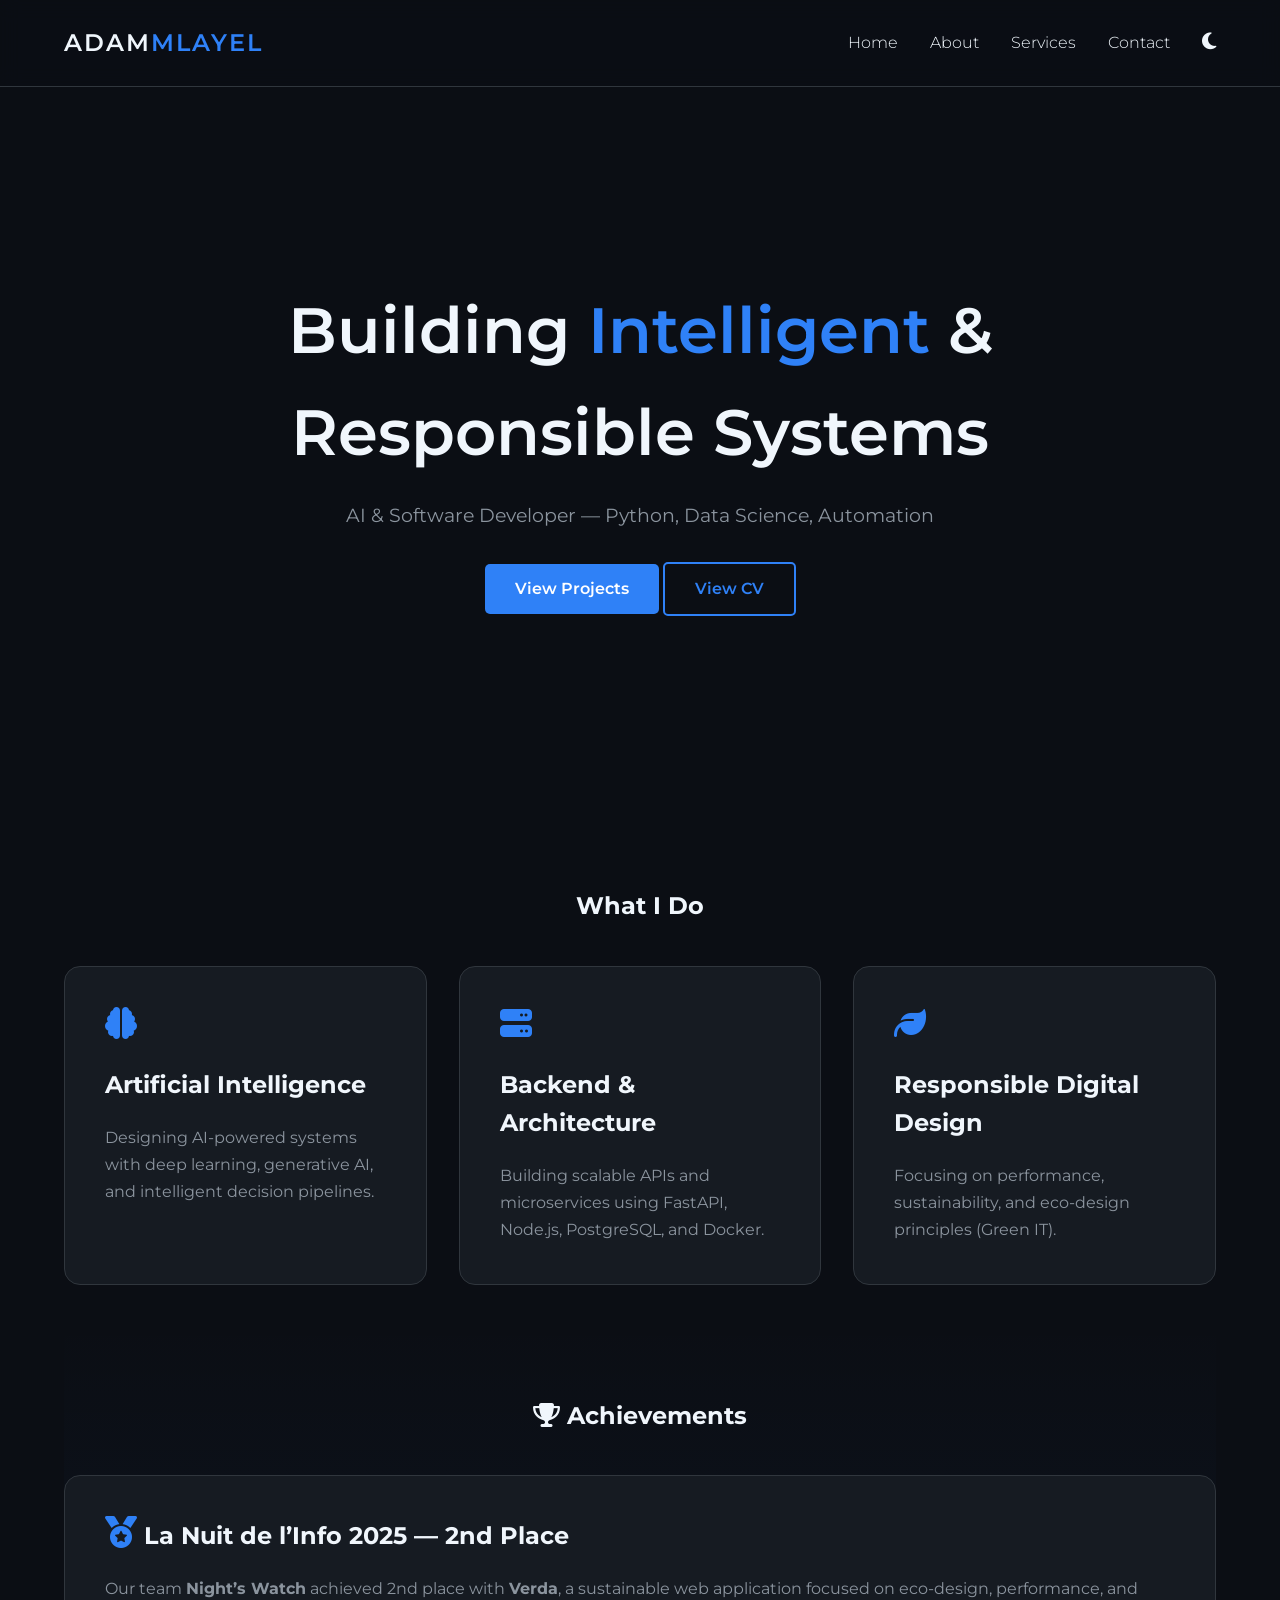
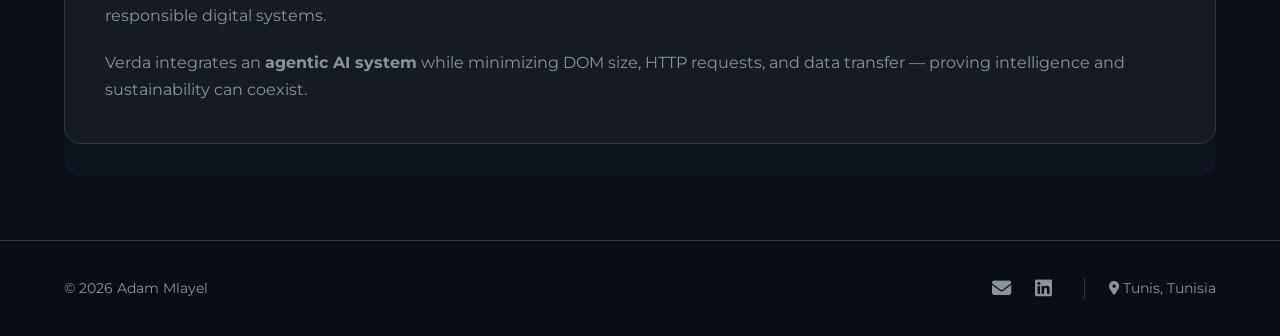
==== index.html @ ff38fb4c "Add files via upload" ====
<!DOCTYPE html>
<html lang="en">

<head>
    <meta charset="UTF-8" />
    <meta name="viewport" content="width=device-width, initial-scale=1.0" />
    <title>Adam Mlayel | AI & Software Developer</title>
    <link rel="stylesheet" href="style.css">
    <link rel="stylesheet" href="https://cdnjs.cloudflare.com/ajax/libs/font-awesome/6.5.0/css/all.min.css">
    <link href="https://fonts.googleapis.com/css2?family=Montserrat:wght@300;600&display=swap" rel="stylesheet">
</head>

<body>
    <nav>
        <div class="logo">ADAM<span>MLAYEL</span></div>
        <ul class="nav-links">
            <li><a href="index.html">Home</a></li>
            <li><a href="about.html">About</a></li>
            <li><a href="services.html">Services</a></li>
            <li><a href="contact.html">Contact</a></li>
            <li>
                <button id="theme-toggle"
                    style="background: none; border: none; color: var(--text-primary); cursor: pointer; font-size: 1.2rem;">
                    <i class="fas fa-moon"></i>
                </button>
            </li>
        </ul>
    </nav>

    <header class="hero">
        <h1>Building <span>Intelligent</span> & Responsible Systems</h1>
        <p class="subtitle">
            AI & Software Developer — Python, Data Science, Automation
        </p>

        <div class="hero-btns">
            <a href="services.html" class="cta-btn">View Projects</a>
            <a href="assets/Adam_Mlayel_CV.pdf" target="_blank" class="cta-btn outline">View CV</a>
        </div>
    </header>

    <section class="container">
        <h2 class="section-title">What I Do</h2>

        <div class="services-grid">
            <div class="card">
                <i class="fas fa-brain"></i>
                <h3>Artificial Intelligence</h3>
                <p>Designing AI-powered systems with deep learning, generative AI, and intelligent decision pipelines.
                </p>
            </div>

            <div class="card">
                <i class="fas fa-server"></i>
                <h3>Backend & Architecture</h3>
                <p>Building scalable APIs and microservices using FastAPI, Node.js, PostgreSQL, and Docker.</p>
            </div>

            <div class="card">
                <i class="fas fa-leaf"></i>
                <h3>Responsible Digital Design</h3>
                <p>Focusing on performance, sustainability, and eco-design principles (Green IT).</p>
            </div>
        </div>
    </section>

    <section class="container highlight">
        <h2 class="section-title">
            <i class="fas fa-trophy"></i> Achievements
        </h2>

        <div class="card">
            <h3>
                <i class="fas fa-medal"></i> La Nuit de l’Info 2025 — 2nd Place
            </h3>

            <p>
                Our team <strong>Night’s Watch</strong> achieved 2nd place with <strong>Verda</strong>,
                a sustainable web application focused on eco-design, performance, and responsible digital systems.
            </p>
            <p class="muted">
                Verda integrates an <strong>agentic AI system</strong> while minimizing DOM size,
                HTTP requests, and data transfer — proving intelligence and sustainability can coexist.
            </p>
        </div>
    </section>

    <script src="main.js"></script>
    <footer class="site-footer">
        <div class="footer-content">
            <div class="footer-info">
                <p>© 2026 Adam Mlayel</p>
            </div>

            <div class="footer-links">
                <a href="mailto:mlayeladam@gmail.com"><i class="fas fa-envelope"></i></a>
                <a href="https://www.linkedin.com/in/adam-m-layel-655a6a298/" target="_blank"><i
                        class="fab fa-linkedin"></i></a>

                <span><i class="fas fa-map-marker-alt"></i> Tunis, Tunisia </span>
            </div>
        </div>
    </footer>

</body>

</html>
---- style.css ----
/* --- THEME VARIABLES --- */
:root {
    /* Default Dark Theme */
    --bg-color: #0b0e14;
    --card-bg: #161b22;
    --text-primary: #f0f6fc;
    --text-secondary: #8b949e;
    --accent-color: #2f81f7;
    /* Electric Blue */
    --accent-hover: #58a6ff;
    --border-color: #30363d;
    --nav-bg: rgba(11, 14, 20, 0.8);
    --font-main: 'Montserrat', sans-serif;
    --shadow: 0 10px 30px rgba(0, 0, 0, 0.5);
}

[data-theme="light"] {
    /* Light Theme Overrides */
    --bg-color: #ffffff;
    --card-bg: #f6f8fa;
    --text-primary: #1f2328;
    --text-secondary: #57606a;
    --accent-color: #0969da;
    --accent-hover: #0a4a91;
    --border-color: #d0d7de;
    --nav-bg: rgba(255, 255, 255, 0.8);
    --shadow: 0 10px 30px rgba(0, 0, 0, 0.1);
}

/* --- RESET & BASE STYLES --- */
* {
    margin: 0;
    padding: 0;
    box-sizing: border-box;
}

body {
    background-color: var(--bg-color);
    color: var(--text-primary);
    font-family: var(--font-main);
    line-height: 1.6;
    overflow-x: hidden;
    transition: background-color 0.3s ease, color 0.3s ease;
}

/* --- NAVIGATION --- */
nav {
    display: flex;
    justify-content: space-between;
    align-items: center;
    padding: 1.5rem 5%;
    background: var(--nav-bg);
    backdrop-filter: blur(10px);
    position: sticky;
    top: 0;
    z-index: 1000;
    border-bottom: 1px solid var(--border-color);
    transition: background 0.3s ease, border-bottom 0.3s ease;
}

.logo {
    font-weight: 600;
    font-size: 1.5rem;
    letter-spacing: 2px;
}

.logo span {
    color: var(--accent-color);
}

.nav-links {
    display: flex;
    list-style: none;
    gap: 2rem;
}

.nav-links a {
    text-decoration: none;
    color: var(--text-primary);
    font-weight: 300;
    transition: color 0.3s;
}

.nav-links a:hover {
    color: var(--accent-color);
}

/* --- HERO SECTION --- */
.hero {
    height: 80vh;
    display: flex;
    flex-direction: column;
    justify-content: center;
    align-items: center;
    text-align: center;
    padding: 0 10%;
}

.hero h1 {
    font-size: 4rem;
    margin-bottom: 1rem;
}

.hero span {
    color: var(--accent-color);
}

.subtitle {
    font-size: 1.2rem;
    color: var(--text-secondary);
    margin-bottom: 2rem;
}

/* --- LAYOUT CONTAINERS --- */
.container {
    width: 90%;
    max-width: 1200px;
    margin: 0 auto;
    padding: 5rem 0 2rem;
}

h1 {
    font-size: 2.5rem;
    font-weight: 600;
    margin-bottom: 2rem;
}

h1 span {
    color: var(--accent-color);
}

/* --- GRID SYSTEM --- */
.services-grid,
.about-grid {
    display: grid;
    grid-template-columns: repeat(auto-fit, minmax(320px, 1fr));
    gap: 2rem;
    margin-top: 2rem;
}

/* --- CARDS --- */
.card {
    background: var(--card-bg);
    border: 1px solid var(--border-color);
    padding: 2.5rem;
    border-radius: 16px;
    transition: transform 0.4s cubic-bezier(0.175, 0.885, 0.32, 1.275),
        border-color 0.3s ease,
        background 0.3s ease,
        box-shadow 0.3s ease;
    display: flex;
    flex-direction: column;
    gap: 1.2rem;
    position: relative;
    overflow: hidden;
}

.card:hover {
    transform: translateY(-10px);
    border-color: var(--accent-color);
    box-shadow: var(--shadow);
}

.card i {
    margin-bottom: 0.5rem;
    font-size: 2rem;
    color: var(--accent-color);
}

.card h3 {
    font-size: 1.5rem;
    color: var(--text-primary);
}

.card p {
    color: var(--text-secondary);
    font-size: 1rem;
    line-height: 1.7;
}

/* --- BUTTONS --- */
.cta-btn {
    display: inline-block;
    padding: 12px 30px;
    background: var(--accent-color);
    color: #ffffff;
    border: none;
    border-radius: 5px;
    cursor: pointer;
    text-decoration: none;
    font-weight: 600;
    transition: background 0.3s ease, transform 0.2s ease;
}

.cta-btn:hover {
    background: var(--accent-hover);
    transform: scale(1.05);
}

/* --- MOBILE RESPONSIVENESS --- */
@media (max-width: 768px) {
    .nav-links {
        display: none;
        /* Logic for hamburger should be in JS */
    }

    .hero h1 {
        font-size: 2.5rem;
    }

    .container {
        padding: 3rem 5%;
    }
}

.section-title {
    text-align: center;
    margin-bottom: 2.5rem;
}

.lead {
    font-size: 1.15rem;
    max-width: 750px;
    margin: 0 auto 3rem;
    text-align: center;
    color: var(--text-secondary);
}

.muted {
    font-size: 0.9rem;
    color: var(--text-secondary);
}

.highlight {
    background: linear-gradient(transparent, rgba(47, 129, 247, 0.05));
    border-radius: 16px;
}

.cta-btn.outline {
    background: transparent;
    border: 2px solid var(--accent-color);
    color: var(--accent-color);
}

/* --- COLLAPSIBLE PROJECT CARDS --- */
.collapsible .card-details {
    max-height: 0;
    overflow: hidden;
    transition: max-height 0.5s ease, opacity 0.4s ease;
    opacity: 0;
}

.collapsible.open .card-details {
    max-height: 800px;
    /* Large enough for content */
    opacity: 1;
}

.toggle-btn {
    margin-top: 1rem;
    align-self: flex-start;
    background: none;
    border: none;
    color: var(--accent-color);
    font-weight: 600;
    cursor: pointer;
    padding: 0;
}

.toggle-btn:hover {
    color: var(--accent-hover);
}

/* --- CONTACT FORM (THEME SAFE) --- */
.contact-input,
.contact-textarea {
    width: 100%;
    padding: 1rem;
    margin-bottom: 1rem;
    background: var(--card-bg);
    border: 1px solid var(--border-color);
    color: var(--text-primary);
    font-family: inherit;
}

.contact-input::placeholder,
.contact-textarea::placeholder {
    color: var(--text-secondary);
}

.contact-input:focus,
.contact-textarea:focus {
    outline: none;
    border-color: var(--accent-color);
}

/* --- MINIMALIST FOOTER --- */
.site-footer {
    background: var(--nav-bg);
    border-top: 1px solid var(--border-color);
    padding: 2rem 5%;
    margin-top: 4rem;
}

.footer-content {
    max-width: 1200px;
    margin: 0 auto;
    display: flex;
    justify-content: space-between;
    align-items: center;
    flex-wrap: wrap;
    gap: 1.5rem;
}

.footer-info p {
    color: var(--text-secondary);
    font-size: 0.9rem;
}

.footer-links {
    display: flex;
    align-items: center;
    gap: 1.5rem;
    color: var(--text-secondary);
}

.footer-links a {
    color: var(--text-secondary);
    font-size: 1.2rem;
    text-decoration: none;
    transition: color 0.3s ease, transform 0.2s ease;
}

.footer-links a:hover {
    color: var(--accent-color);
    transform: translateY(-2px);
}

.footer-links span {
    font-size: 0.85rem;
    margin-left: 0.5rem;
    border-left: 1px solid var(--border-color);
    padding-left: 1.5rem;
}

/* Mobile Responsiveness */
@media (max-width: 768px) {
    .footer-content {
        flex-direction: column;
        text-align: center;
    }

    .footer-links span {
        border-left: none;
        padding-left: 0;
        margin-left: 0;
        display: block;
        width: 100%;
    }
}
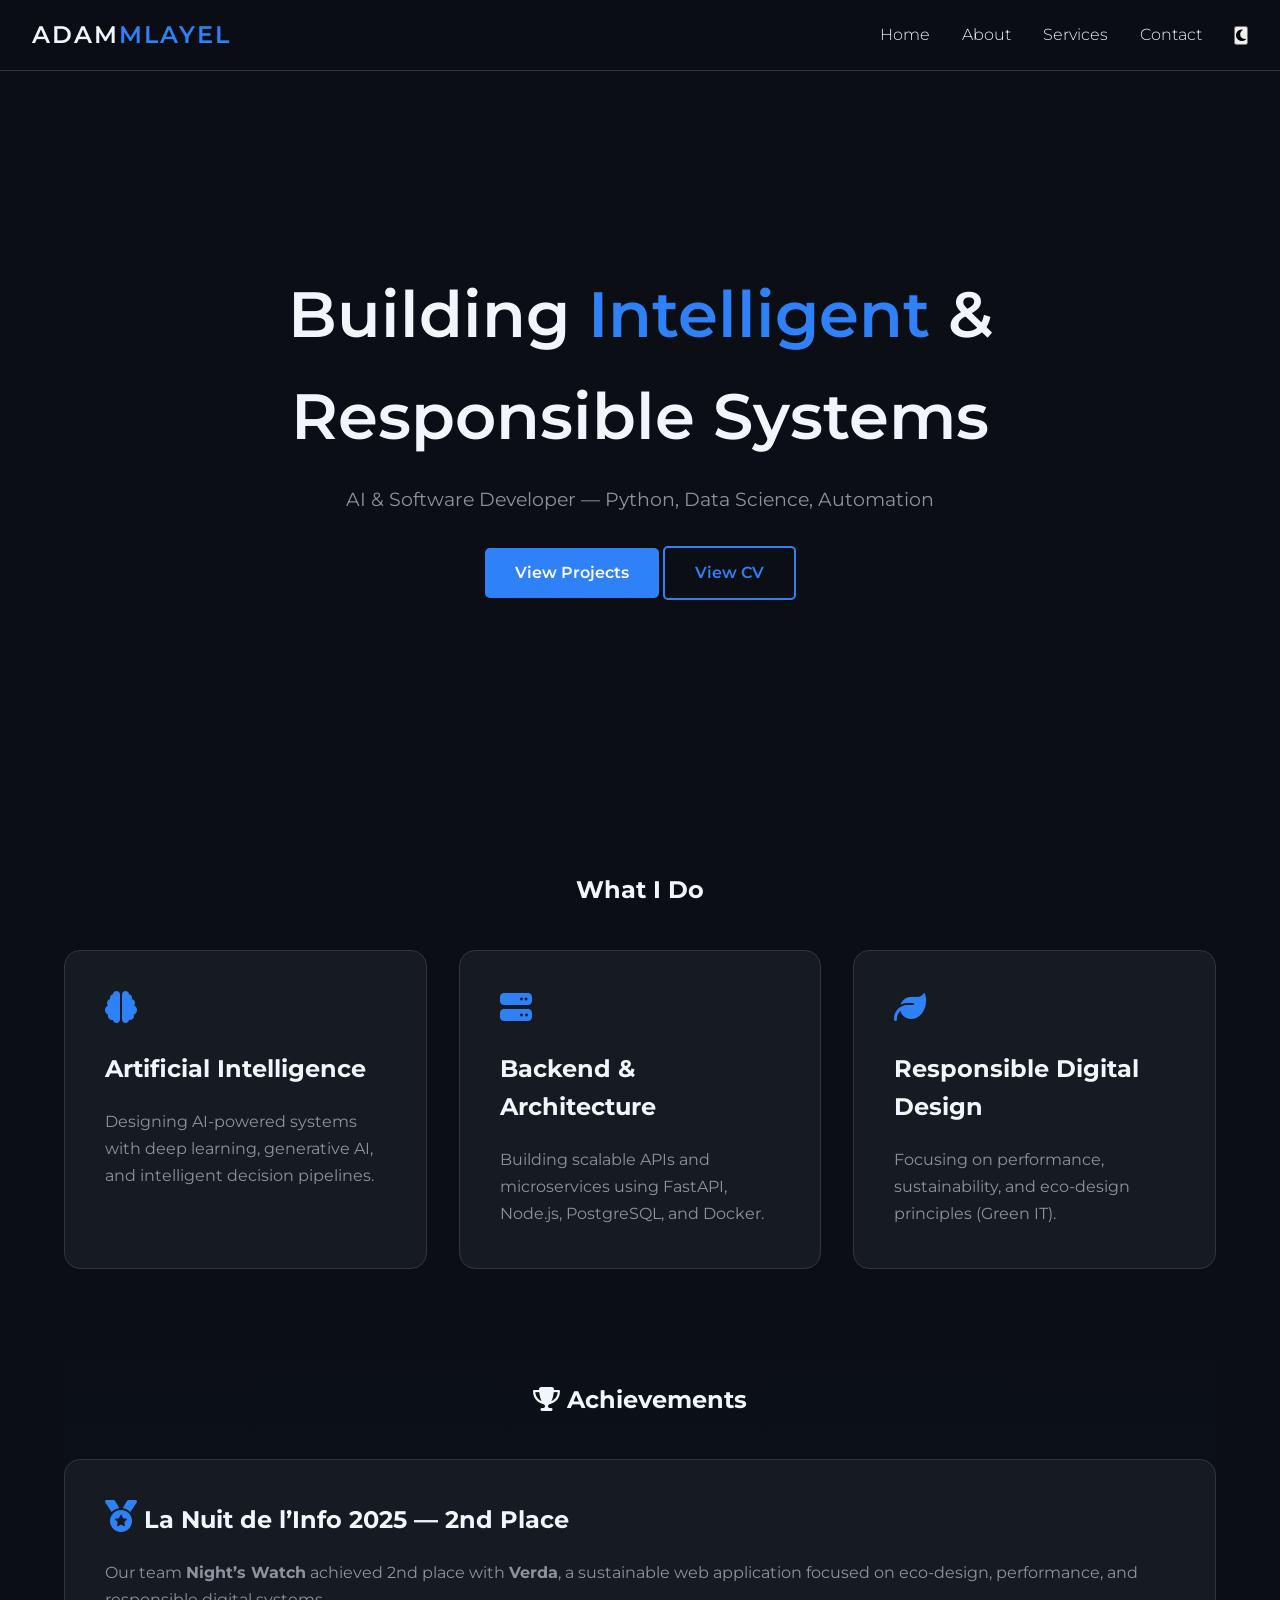
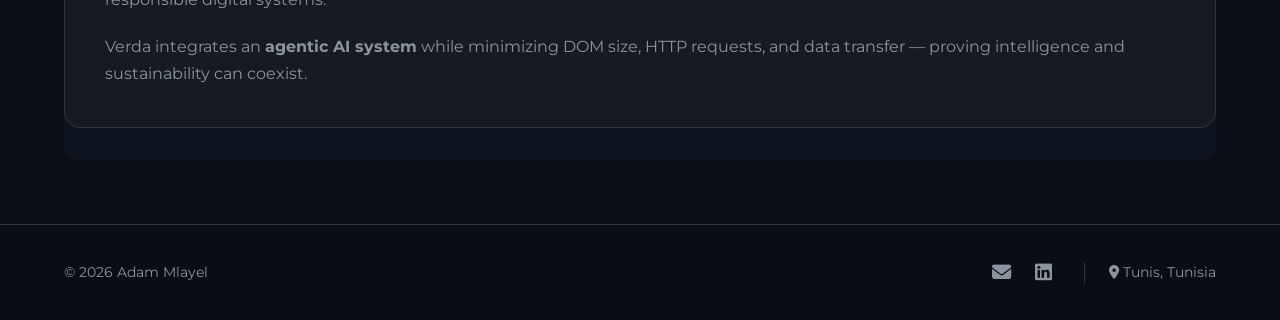
==== commit 5eb3df94: "Fix mobile navbar responsiveness" ====
--- a/index.html
+++ b/index.html
@@ -11,21 +11,26 @@
 </head>
 
 <body>
-    <nav>
+    <nav class="navbar">
         <div class="logo">ADAM<span>MLAYEL</span></div>
-        <ul class="nav-links">
+
+        <button class="menu-toggle" id="menu-toggle" aria-label="Toggle menu">
+            <i class="fas fa-bars"></i>
+        </button>
+
+        <ul class="nav-links" id="nav-links">
             <li><a href="index.html">Home</a></li>
             <li><a href="about.html">About</a></li>
             <li><a href="services.html">Services</a></li>
             <li><a href="contact.html">Contact</a></li>
             <li>
-                <button id="theme-toggle"
-                    style="background: none; border: none; color: var(--text-primary); cursor: pointer; font-size: 1.2rem;">
+                <button id="theme-toggle" class="icon-btn">
                     <i class="fas fa-moon"></i>
                 </button>
             </li>
         </ul>
     </nav>
+
 
     <header class="hero">
         <h1>Building <span>Intelligent</span> & Responsible Systems</h1>
--- a/style.css
+++ b/style.css
@@ -357,4 +357,52 @@
         display: block;
         width: 100%;
     }
+}
+
+.navbar {
+    display: flex;
+    align-items: center;
+    justify-content: space-between;
+    padding: 1rem 2rem;
+}
+
+.nav-links {
+    display: flex;
+    gap: 2rem;
+    list-style: none;
+}
+
+.menu-toggle {
+    display: none;
+    background: none;
+    border: none;
+    font-size: 1.5rem;
+    cursor: pointer;
+    color: var(--text-primary);
+}
+
+@media (max-width: 768px) {
+    .menu-toggle {
+        display: block;
+    }
+
+    .nav-links {
+        position: absolute;
+        top: 70px;
+        right: 0;
+        background: var(--card-bg);
+        flex-direction: column;
+        width: 100%;
+        padding: 1rem 0;
+        display: none;
+    }
+
+    .nav-links.show {
+        display: flex;
+    }
+
+    .nav-links li {
+        text-align: center;
+        padding: 0.8rem 0;
+    }
 }
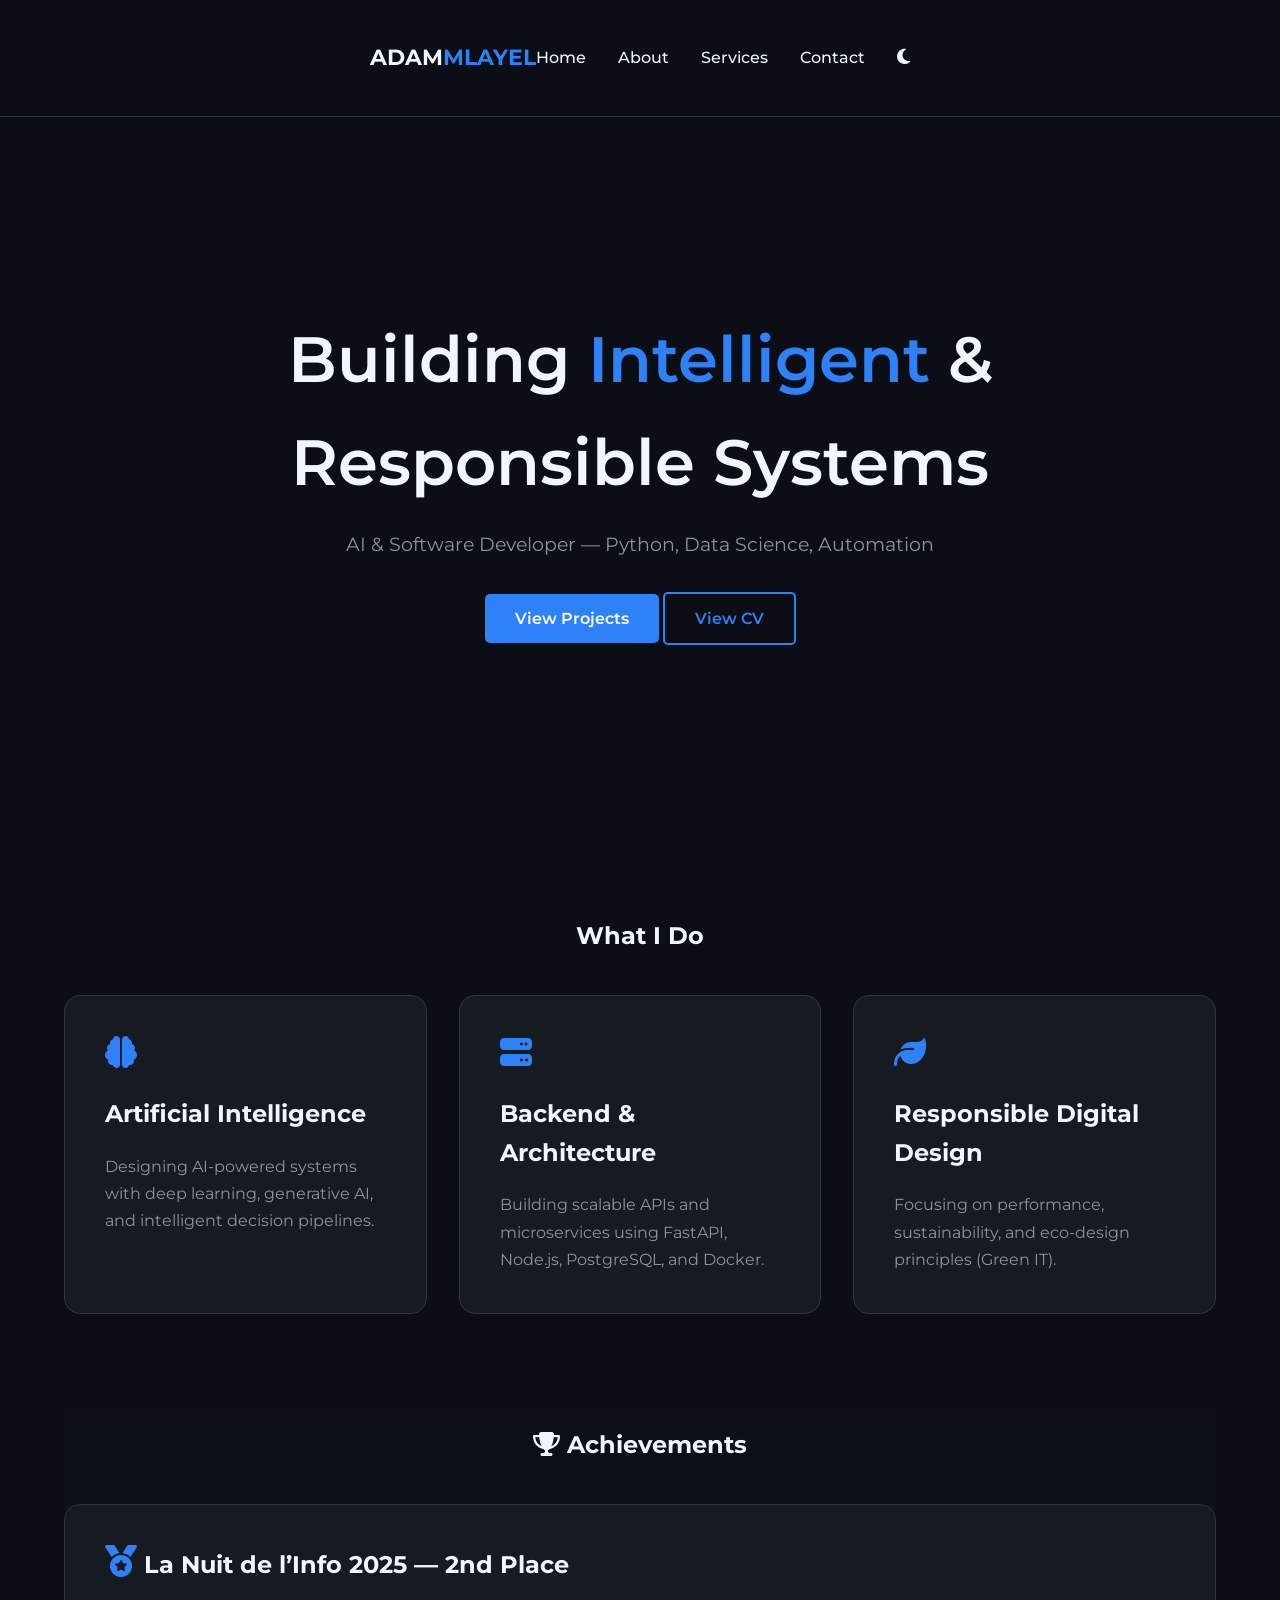
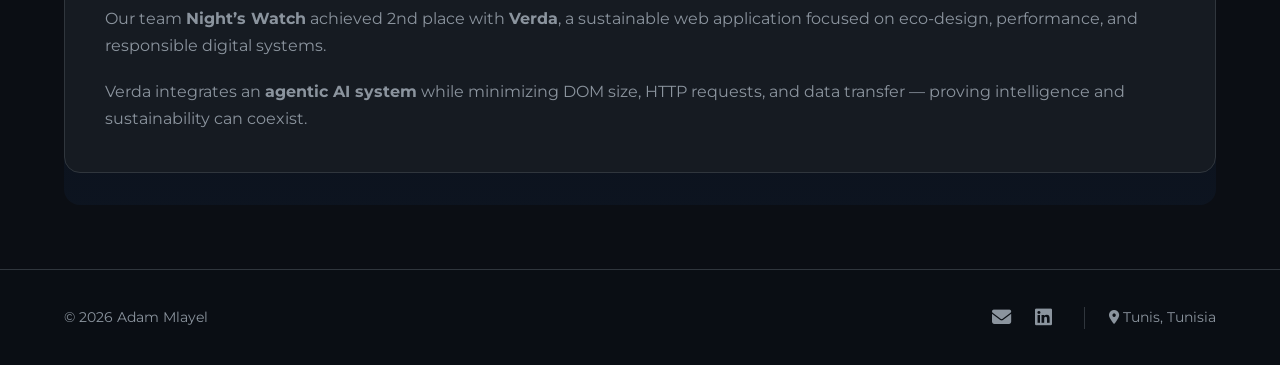
==== commit 34bec36b: "Fix mobile navbar responsiveness" ====
--- a/index.html
+++ b/index.html
@@ -12,24 +12,37 @@
 
 <body>
     <nav class="navbar">
-        <div class="logo">ADAM<span>MLAYEL</span></div>
+        <div class="nav-container">
 
-        <button class="menu-toggle" id="menu-toggle" aria-label="Toggle menu">
-            <i class="fas fa-bars"></i>
-        </button>
+            <!-- Logo -->
+            <a href="index.html" class="nav-logo">
+                ADAM<span>MLAYEL</span>
+            </a>
 
-        <ul class="nav-links" id="nav-links">
-            <li><a href="index.html">Home</a></li>
-            <li><a href="about.html">About</a></li>
-            <li><a href="services.html">Services</a></li>
-            <li><a href="contact.html">Contact</a></li>
-            <li>
-                <button id="theme-toggle" class="icon-btn">
-                    <i class="fas fa-moon"></i>
-                </button>
-            </li>
-        </ul>
+            <!-- Hamburger -->
+            <button class="nav-toggle" id="nav-toggle" aria-label="Toggle navigation">
+                <span></span>
+                <span></span>
+                <span></span>
+            </button>
+
+            <!-- Links -->
+            <ul class="nav-menu" id="nav-menu">
+                <li><a href="index.html" class="nav-link">Home</a></li>
+                <li><a href="about.html" class="nav-link">About</a></li>
+                <li><a href="services.html" class="nav-link">Services</a></li>
+                <li><a href="contact.html" class="nav-link">Contact</a></li>
+
+                <li class="nav-action">
+                    <button id="theme-toggle" aria-label="Toggle theme">
+                        <i class="fas fa-moon"></i>
+                    </button>
+                </li>
+            </ul>
+
+        </div>
     </nav>
+
 
 
     <header class="hero">
--- a/style.css
+++ b/style.css
@@ -359,50 +359,134 @@
     }
 }
 
+/* ===== NAVBAR BASE ===== */
 .navbar {
+    position: sticky;
+    top: 0;
+    z-index: 1000;
+    background: var(--bg-color);
+    backdrop-filter: blur(10px);
+    transition: box-shadow 0.3s ease;
+}
+
+.navbar.scrolled {
+    box-shadow: 0 10px 30px rgba(0, 0, 0, 0.08);
+}
+
+.nav-container {
+    max-width: 1200px;
+    margin: auto;
+    padding: 1rem 2rem;
     display: flex;
     align-items: center;
     justify-content: space-between;
-    padding: 1rem 2rem;
-}
-
-.nav-links {
-    display: flex;
+}
+
+/* ===== LOGO ===== */
+.nav-logo {
+    font-size: 1.4rem;
+    font-weight: 700;
+    text-decoration: none;
+    color: var(--text-primary);
+}
+
+.nav-logo span {
+    color: var(--accent-color);
+}
+
+/* ===== MENU ===== */
+.nav-menu {
+    display: flex;
+    align-items: center;
     gap: 2rem;
     list-style: none;
 }
 
-.menu-toggle {
-    display: none;
+.nav-link {
+    position: relative;
+    font-weight: 500;
+    text-decoration: none;
+    color: var(--text-primary);
+    transition: color 0.3s ease;
+}
+
+/* Underline animation */
+.nav-link::after {
+    content: "";
+    position: absolute;
+    left: 0;
+    bottom: -6px;
+    width: 0;
+    height: 2px;
+    background: var(--accent-color);
+    transition: width 0.3s ease;
+}
+
+.nav-link:hover::after,
+.nav-link.active::after {
+    width: 100%;
+}
+
+/* ===== ACTION BUTTON ===== */
+.nav-action button {
     background: none;
     border: none;
-    font-size: 1.5rem;
     cursor: pointer;
-    color: var(--text-primary);
-}
-
+    font-size: 1.1rem;
+    color: var(--text-primary);
+    transition: transform 0.2s ease;
+}
+
+.nav-action button:hover {
+    transform: rotate(10deg);
+}
+
+/* ===== HAMBURGER ===== */
+.nav-toggle {
+    display: none;
+    flex-direction: column;
+    gap: 6px;
+    background: none;
+    border: none;
+    cursor: pointer;
+}
+
+.nav-toggle span {
+    width: 24px;
+    height: 2px;
+    background: var(--text-primary);
+    transition: all 0.3s ease;
+}
+
+/* ===== MOBILE ===== */
 @media (max-width: 768px) {
-    .menu-toggle {
-        display: block;
-    }
-
-    .nav-links {
+    .nav-toggle {
+        display: flex;
+    }
+
+    .nav-menu {
         position: absolute;
-        top: 70px;
-        right: 0;
-        background: var(--card-bg);
+        top: 100%;
+        left: 0;
+        width: 100%;
+        background: var(--bg-color);
         flex-direction: column;
-        width: 100%;
-        padding: 1rem 0;
-        display: none;
-    }
-
-    .nav-links.show {
-        display: flex;
-    }
-
-    .nav-links li {
-        text-align: center;
-        padding: 0.8rem 0;
-    }
+        padding: 1.5rem 0;
+        gap: 1.2rem;
+        transform: translateY(-10px);
+        opacity: 0;
+        pointer-events: none;
+        transition: all 0.35s ease;
+    }
+
+    .nav-menu.open {
+        transform: translateY(0);
+        opacity: 1;
+        pointer-events: auto;
+    }
+
+    .nav-link {
+        font-size: 1.1rem;
+    }
+
 }
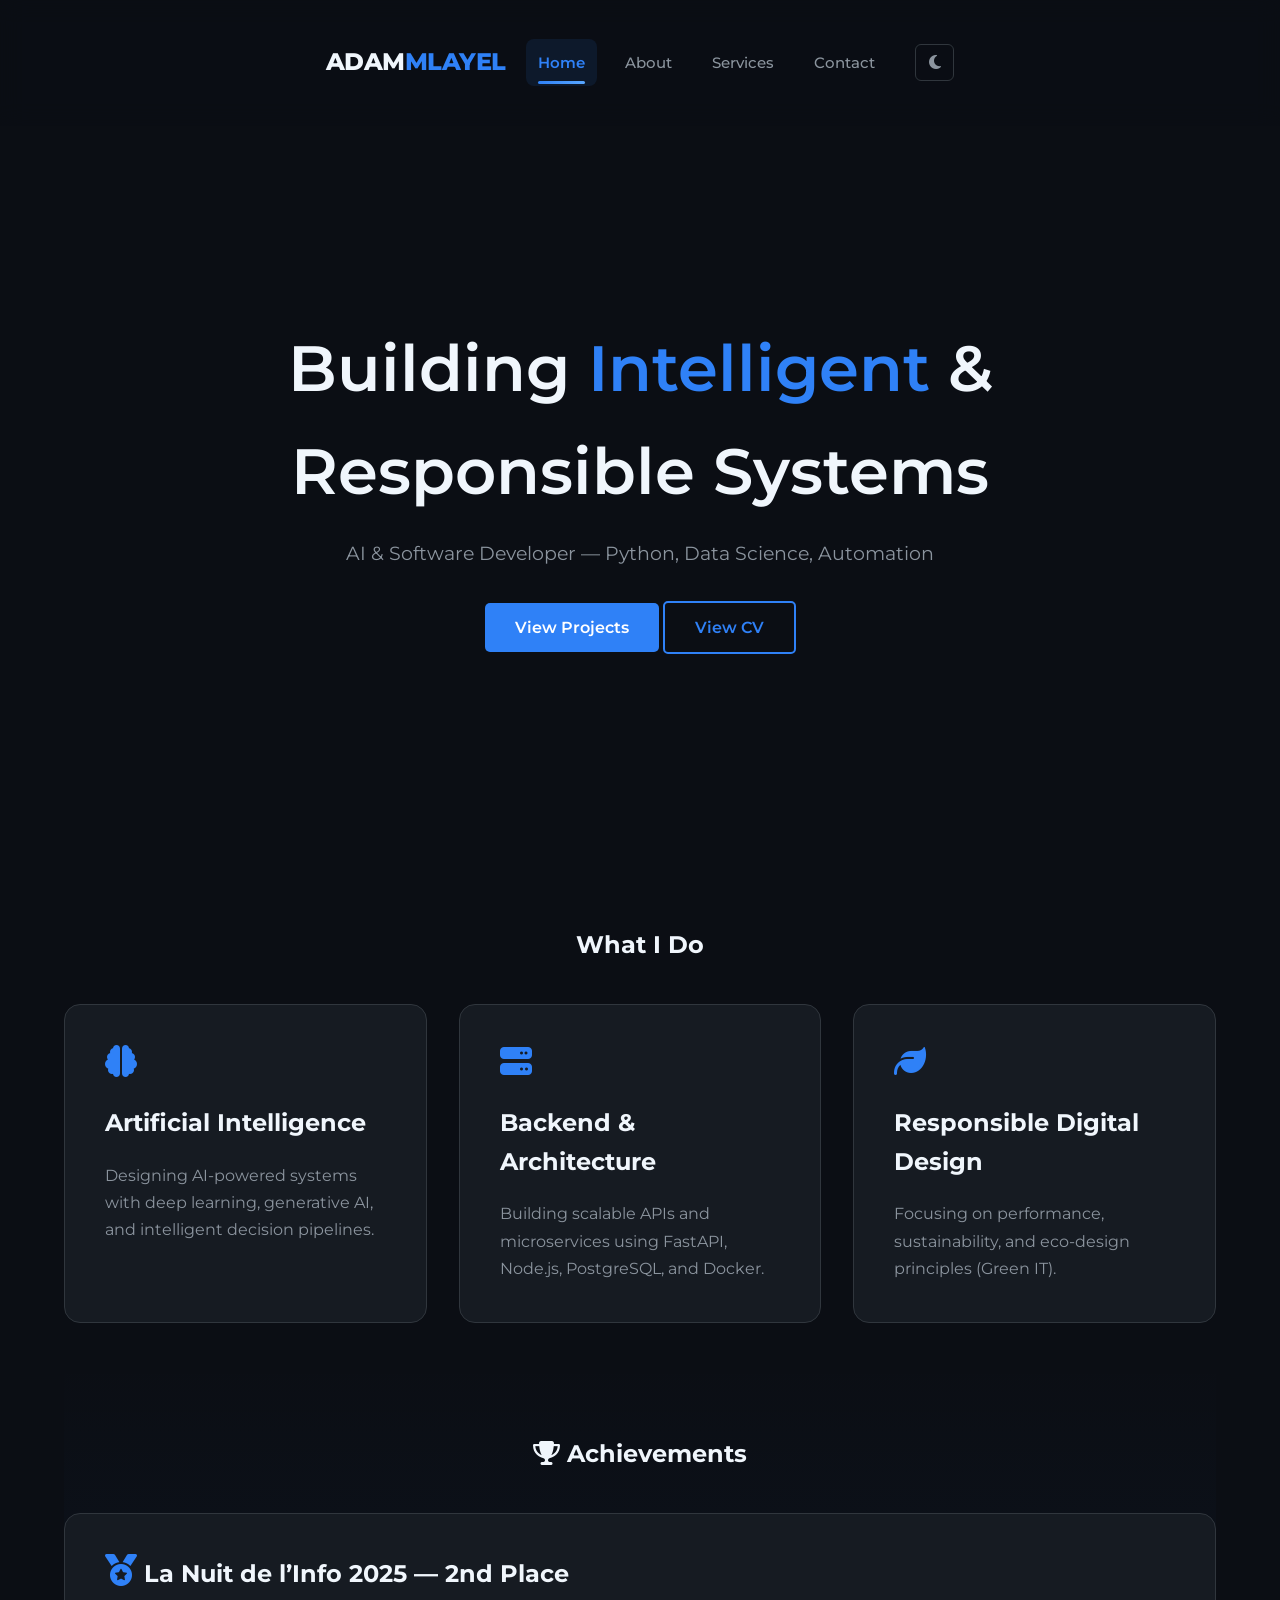
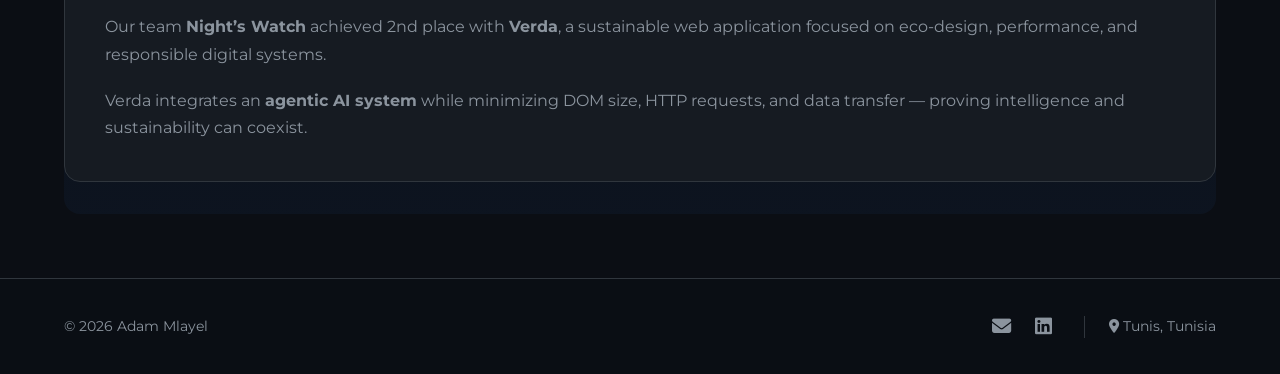
==== commit bf2c5fdd: "Add active class directly in HTML for each page nav link" ====
--- a/index.html
+++ b/index.html
@@ -28,7 +28,7 @@
 
             <!-- Links -->
             <ul class="nav-menu" id="nav-menu">
-                <li><a href="index.html" class="nav-link">Home</a></li>
+                <li><a href="index.html" class="nav-link active">Home</a></li>
                 <li><a href="about.html" class="nav-link">About</a></li>
                 <li><a href="services.html" class="nav-link">Services</a></li>
                 <li><a href="contact.html" class="nav-link">Contact</a></li>
--- a/style.css
+++ b/style.css
@@ -178,6 +178,204 @@
     line-height: 1.7;
 }
 
+/* --- SERVICES OFFERED SECTION --- */
+.services-offered-grid {
+    display: grid;
+    grid-template-columns: repeat(2, 1fr);
+    gap: 1.5rem;
+    margin-top: 2rem;
+}
+
+.service-card {
+    background: var(--card-bg);
+    border: 1px solid var(--border-color);
+    padding: 1.5rem;
+    border-radius: 12px;
+    transition: transform 0.3s ease, border-color 0.3s ease, box-shadow 0.3s ease;
+    display: flex;
+    flex-direction: row;
+    align-items: flex-start;
+    gap: 1rem;
+}
+
+.service-card:hover {
+    transform: translateY(-4px);
+    border-color: var(--accent-color);
+    box-shadow: 0 8px 24px rgba(0, 0, 0, 0.12);
+}
+
+.service-card i {
+    font-size: 1.25rem;
+    color: var(--accent-color);
+    flex-shrink: 0;
+    width: 40px;
+    height: 40px;
+    display: flex;
+    align-items: center;
+    justify-content: center;
+    background: linear-gradient(135deg, rgba(47, 129, 247, 0.15), rgba(88, 166, 255, 0.08));
+    border-radius: 10px;
+}
+
+.service-card-content {
+    flex: 1;
+}
+
+.service-card-content h3 {
+    font-size: 1rem;
+    color: var(--text-primary);
+    margin-bottom: 0.4rem;
+    font-weight: 600;
+}
+
+.service-card-content p {
+    color: var(--text-secondary);
+    font-size: 0.875rem;
+    line-height: 1.55;
+    margin: 0;
+}
+
+@media (max-width: 768px) {
+    .services-offered-grid {
+        grid-template-columns: 1fr;
+    }
+}
+
+/* --- ABOUT HERO SECTION --- */
+.about-hero {
+    display: flex;
+    align-items: flex-start;
+    gap: 3rem;
+    background: var(--card-bg);
+    border: 1px solid var(--border-color);
+    border-radius: 20px;
+    padding: 3rem;
+    margin-bottom: 3rem;
+    position: relative;
+    overflow: hidden;
+}
+
+.about-hero::before {
+    content: '';
+    position: absolute;
+    top: 0;
+    left: 0;
+    right: 0;
+    height: 4px;
+    background: linear-gradient(90deg, var(--accent-color), var(--accent-hover), var(--accent-color));
+    background-size: 200% 100%;
+    animation: gradientShift 3s ease infinite;
+}
+
+@keyframes gradientShift {
+
+    0%,
+    100% {
+        background-position: 0% 50%;
+    }
+
+    50% {
+        background-position: 100% 50%;
+    }
+}
+
+.about-avatar {
+    width: 140px;
+    height: 140px;
+    background: linear-gradient(135deg, var(--accent-color), var(--accent-hover));
+    border-radius: 50%;
+    display: flex;
+    align-items: center;
+    justify-content: center;
+    flex-shrink: 0;
+    box-shadow: 0 10px 40px rgba(47, 129, 247, 0.3);
+}
+
+.about-avatar i {
+    font-size: 4rem;
+    color: #ffffff;
+}
+
+.about-content {
+    flex: 1;
+}
+
+.about-headline {
+    font-size: 1.75rem;
+    font-weight: 600;
+    color: var(--text-primary);
+    margin-bottom: 0.5rem;
+}
+
+.about-tagline {
+    font-size: 1.1rem;
+    color: var(--accent-color);
+    margin-bottom: 1.5rem;
+    font-weight: 500;
+}
+
+.about-highlights {
+    display: flex;
+    flex-wrap: wrap;
+    gap: 1rem;
+    margin-bottom: 1.5rem;
+}
+
+.highlight-item {
+    display: flex;
+    align-items: center;
+    gap: 0.5rem;
+    background: rgba(47, 129, 247, 0.1);
+    border: 1px solid rgba(47, 129, 247, 0.2);
+    padding: 0.5rem 1rem;
+    border-radius: 25px;
+    font-size: 0.9rem;
+    color: var(--text-primary);
+    transition: all 0.3s ease;
+}
+
+.highlight-item:hover {
+    background: rgba(47, 129, 247, 0.2);
+    transform: translateY(-2px);
+}
+
+.highlight-item i {
+    color: var(--accent-color);
+    font-size: 0.85rem;
+}
+
+.about-description {
+    font-size: 1rem;
+    color: var(--text-secondary);
+    line-height: 1.8;
+}
+
+@media (max-width: 768px) {
+    .about-hero {
+        flex-direction: column;
+        align-items: center;
+        text-align: center;
+        padding: 2rem;
+    }
+
+    .about-avatar {
+        width: 120px;
+        height: 120px;
+    }
+
+    .about-avatar i {
+        font-size: 3rem;
+    }
+
+    .about-headline {
+        font-size: 1.4rem;
+    }
+
+    .about-highlights {
+        justify-content: center;
+    }
+}
+
 /* --- BUTTONS --- */
 .cta-btn {
     display: inline-block;
@@ -211,6 +409,14 @@
     .container {
         padding: 3rem 5%;
     }
+
+    .services-grid {
+        grid-template-columns: 1fr;
+    }
+
+    .card {
+        padding: 1.5rem;
+    }
 }
 
 .section-title {
@@ -242,33 +448,161 @@
     color: var(--accent-color);
 }
 
+/* --- PROJECT CARDS GRID --- */
+.projects-grid {
+    display: grid;
+    grid-template-columns: repeat(3, 1fr);
+    gap: 2rem;
+    margin-top: 2rem;
+}
+
+.project-card {
+    display: flex;
+    flex-direction: column;
+    position: relative;
+    background: linear-gradient(135deg, var(--card-bg) 0%, rgba(47, 129, 247, 0.02) 100%);
+    border: 1px solid var(--border-color);
+    border-radius: 16px;
+    padding: 1.75rem;
+    transition: transform 0.3s ease, box-shadow 0.3s ease;
+    height: 280px;
+    overflow: hidden;
+}
+
+.project-card.open {
+    height: auto;
+    min-height: 280px;
+}
+
+.project-card:hover {
+    transform: translateY(-4px);
+    box-shadow: 0 12px 40px rgba(0, 0, 0, 0.15);
+}
+
+.project-card::before {
+    content: '';
+    position: absolute;
+    top: 0;
+    left: 0;
+    right: 0;
+    height: 3px;
+    background: linear-gradient(90deg, var(--accent-color), var(--accent-hover), transparent);
+    border-radius: 16px 16px 0 0;
+}
+
+.project-header {
+    display: flex;
+    align-items: center;
+    gap: 0.875rem;
+    margin-bottom: 1.25rem;
+    height: 60px;
+}
+
+.project-icon {
+    display: flex;
+    align-items: center;
+    justify-content: center;
+    width: 42px;
+    height: 42px;
+    background: linear-gradient(135deg, rgba(47, 129, 247, 0.15), rgba(88, 166, 255, 0.1));
+    border: 1.5px solid var(--accent-color);
+    border-radius: 10px;
+    flex-shrink: 0;
+    color: var(--accent-color);
+    font-size: 1.1rem;
+}
+
+.project-card h3 {
+    font-size: 1.1rem;
+    line-height: 1.35;
+    color: var(--text-primary);
+    margin: 0;
+}
+
+.project-description {
+    line-height: 1.6;
+    color: var(--text-secondary);
+    font-size: 0.9rem;
+    height: 75px;
+    overflow: hidden;
+    margin-bottom: 1.25rem;
+}
+
 /* --- COLLAPSIBLE PROJECT CARDS --- */
 .collapsible .card-details {
     max-height: 0;
     overflow: hidden;
-    transition: max-height 0.5s ease, opacity 0.4s ease;
+    transition: max-height 0.4s ease-out, opacity 0.3s ease, padding 0.3s ease;
     opacity: 0;
+    padding: 0;
 }
 
 .collapsible.open .card-details {
-    max-height: 800px;
-    /* Large enough for content */
+    max-height: 400px;
+    overflow-y: auto;
     opacity: 1;
+    padding-top: 1.25rem;
+    margin-top: 1rem;
+    border-top: 1px solid var(--border-color);
+}
+
+.card-details {
+    scrollbar-width: thin;
+    scrollbar-color: var(--accent-color) transparent;
+}
+
+.card-details::-webkit-scrollbar {
+    width: 5px;
+}
+
+.card-details::-webkit-scrollbar-track {
+    background: transparent;
+}
+
+.card-details::-webkit-scrollbar-thumb {
+    background: var(--accent-color);
+    border-radius: 3px;
+}
+
+.card-details p {
+    margin-bottom: 0.85rem;
+    line-height: 1.65;
+    font-size: 0.9rem;
+}
+
+.card-details p:last-child {
+    margin-bottom: 0;
 }
 
 .toggle-btn {
-    margin-top: 1rem;
+    display: inline-flex;
+    align-items: center;
+    gap: 0.5rem;
+    margin-top: auto;
+    padding: 0.6rem 1rem;
+    background: transparent;
+    border: 1.5px solid var(--accent-color);
+    border-radius: 8px;
+    color: var(--accent-color);
+    font-weight: 600;
+    font-size: 0.85rem;
+    cursor: pointer;
+    transition: all 0.25s ease;
     align-self: flex-start;
-    background: none;
-    border: none;
-    color: var(--accent-color);
-    font-weight: 600;
-    cursor: pointer;
-    padding: 0;
 }
 
 .toggle-btn:hover {
-    color: var(--accent-hover);
+    background: var(--accent-color);
+    color: var(--bg-color);
+}
+
+.toggle-btn i {
+    transition: transform 0.3s ease;
+    font-size: 0.8rem;
+}
+
+.collapsible.open .toggle-btn i {
+    transform: rotate(180deg);
 }
 
 /* --- CONTACT FORM (THEME SAFE) --- */
@@ -364,62 +698,82 @@
     position: sticky;
     top: 0;
     z-index: 1000;
-    background: var(--bg-color);
-    backdrop-filter: blur(10px);
-    transition: box-shadow 0.3s ease;
+    background: var(--nav-bg);
+    backdrop-filter: blur(12px);
+    transition: all 0.3s cubic-bezier(0.4, 0, 0.2, 1);
+    border-bottom: 1px solid transparent;
 }
 
 .navbar.scrolled {
-    box-shadow: 0 10px 30px rgba(0, 0, 0, 0.08);
+    box-shadow: 0 8px 32px rgba(0, 0, 0, 0.15);
+    border-bottom-color: var(--border-color);
+    padding: 0.75rem 0;
 }
 
 .nav-container {
     max-width: 1200px;
     margin: auto;
-    padding: 1rem 2rem;
+    padding: 1.2rem 2rem;
     display: flex;
     align-items: center;
     justify-content: space-between;
+    gap: 2rem;
 }
 
 /* ===== LOGO ===== */
 .nav-logo {
-    font-size: 1.4rem;
-    font-weight: 700;
+    font-size: 1.5rem;
+    font-weight: 800;
     text-decoration: none;
     color: var(--text-primary);
+    letter-spacing: -0.5px;
+    transition: all 0.3s ease;
+    flex-shrink: 0;
+}
+
+.nav-logo:hover {
+    transform: scale(1.05);
 }
 
 .nav-logo span {
     color: var(--accent-color);
+    transition: color 0.3s ease;
 }
 
 /* ===== MENU ===== */
 .nav-menu {
     display: flex;
     align-items: center;
-    gap: 2rem;
+    gap: 2.5rem;
     list-style: none;
+    margin: 0;
 }
 
 .nav-link {
     position: relative;
     font-weight: 500;
+    font-size: 0.95rem;
     text-decoration: none;
+    color: var(--text-secondary);
+    transition: color 0.3s cubic-bezier(0.4, 0, 0.2, 1);
+    padding: 0.5rem 0;
+}
+
+.nav-link:hover {
     color: var(--text-primary);
-    transition: color 0.3s ease;
-}
-
-/* Underline animation */
+}
+
+/* Enhanced underline animation */
 .nav-link::after {
     content: "";
     position: absolute;
     left: 0;
-    bottom: -6px;
+    bottom: -4px;
     width: 0;
-    height: 2px;
-    background: var(--accent-color);
-    transition: width 0.3s ease;
+    height: 2.5px;
+    background: linear-gradient(90deg, var(--accent-color), var(--accent-hover));
+    transition: width 0.3s cubic-bezier(0.4, 0, 0.2, 1);
+    border-radius: 2px;
 }
 
 .nav-link:hover::after,
@@ -427,18 +781,41 @@
     width: 100%;
 }
 
+.nav-link.active {
+    color: var(--accent-color) !important;
+    font-weight: 600;
+}
+
+.nav-link.active::before {
+    content: "";
+    position: absolute;
+    inset: -6px -12px;
+    background: rgba(47, 129, 247, 0.1);
+    border-radius: 8px;
+    z-index: -1;
+}
+
 /* ===== ACTION BUTTON ===== */
 .nav-action button {
     background: none;
-    border: none;
+    border: 1.5px solid var(--border-color);
     cursor: pointer;
-    font-size: 1.1rem;
-    color: var(--text-primary);
-    transition: transform 0.2s ease;
+    font-size: 1rem;
+    color: var(--text-secondary);
+    padding: 0.6rem 0.8rem;
+    border-radius: 6px;
+    transition: all 0.3s cubic-bezier(0.4, 0, 0.2, 1);
+    display: flex;
+    align-items: center;
+    justify-content: center;
 }
 
 .nav-action button:hover {
-    transform: rotate(10deg);
+    background: var(--card-bg);
+    color: var(--accent-color);
+    border-color: var(--accent-color);
+    transform: translateY(-2px);
+    box-shadow: 0 4px 12px rgba(47, 129, 247, 0.2);
 }
 
 /* ===== HAMBURGER ===== */
@@ -449,44 +826,127 @@
     background: none;
     border: none;
     cursor: pointer;
+    padding: 0.5rem;
 }
 
 .nav-toggle span {
     width: 24px;
-    height: 2px;
+    height: 2.5px;
     background: var(--text-primary);
-    transition: all 0.3s ease;
+    transition: all 0.4s cubic-bezier(0.4, 0, 0.2, 1);
+    border-radius: 2px;
+}
+
+.nav-toggle.open span:nth-child(1) {
+    transform: rotate(45deg) translateY(11px);
+}
+
+.nav-toggle.open span:nth-child(2) {
+    opacity: 0;
+}
+
+.nav-toggle.open span:nth-child(3) {
+    transform: rotate(-45deg) translateY(-11px);
 }
 
 /* ===== MOBILE ===== */
 @media (max-width: 768px) {
     .nav-toggle {
         display: flex;
+        order: 2;
     }
 
     .nav-menu {
-        position: absolute;
-        top: 100%;
+        position: fixed;
+        top: 60px;
         left: 0;
         width: 100%;
+        height: calc(100vh - 60px);
         background: var(--bg-color);
         flex-direction: column;
-        padding: 1.5rem 0;
-        gap: 1.2rem;
-        transform: translateY(-10px);
+        padding: 2rem 1.5rem;
+        gap: 1rem;
+        transform: translateX(-100%);
         opacity: 0;
         pointer-events: none;
-        transition: all 0.35s ease;
+        transition: all 0.35s cubic-bezier(0.4, 0, 0.2, 1);
+        border-right: 1px solid var(--border-color);
+        overflow-y: auto;
     }
 
     .nav-menu.open {
-        transform: translateY(0);
+        transform: translateX(0);
         opacity: 1;
         pointer-events: auto;
     }
 
     .nav-link {
-        font-size: 1.1rem;
+        font-size: 1rem;
+        padding: 0.75rem 0;
+        border-left: 3px solid transparent;
+        padding-left: 1rem;
+        transition: all 0.3s ease;
+    }
+
+    .nav-link:hover,
+    .nav-link.active {
+        border-left-color: var(--accent-color);
+    }
+
+    .nav-link::after {
+        display: none;
+    }
+
+    .nav-container {
+        padding: 1rem 1.5rem;
+    }
+
+    /* Mobile Project Cards */
+    .projects-grid {
+        grid-template-columns: 1fr;
+        gap: 1.5rem;
+    }
+
+    .project-card {
+        padding: 1.5rem;
+        height: auto;
+        min-height: 250px;
+    }
+
+    .project-card.open {
+        height: auto;
+    }
+
+    .project-header {
+        gap: 0.75rem;
+    }
+
+    .project-icon {
+        width: 40px;
+        height: 40px;
+        font-size: 1rem;
+    }
+
+    .project-card h3 {
+        font-size: 1.05rem;
+    }
+
+    .project-badge {
+        font-size: 0.65rem;
+        padding: 0.3rem 0.6rem;
+    }
+
+    .project-description {
+        font-size: 0.9rem;
+    }
+
+    .toggle-btn {
+        font-size: 0.85rem;
+        padding: 0.6rem 0.9rem;
+    }
+
+    .card-details p {
+        font-size: 0.9rem;
     }
 
 }
